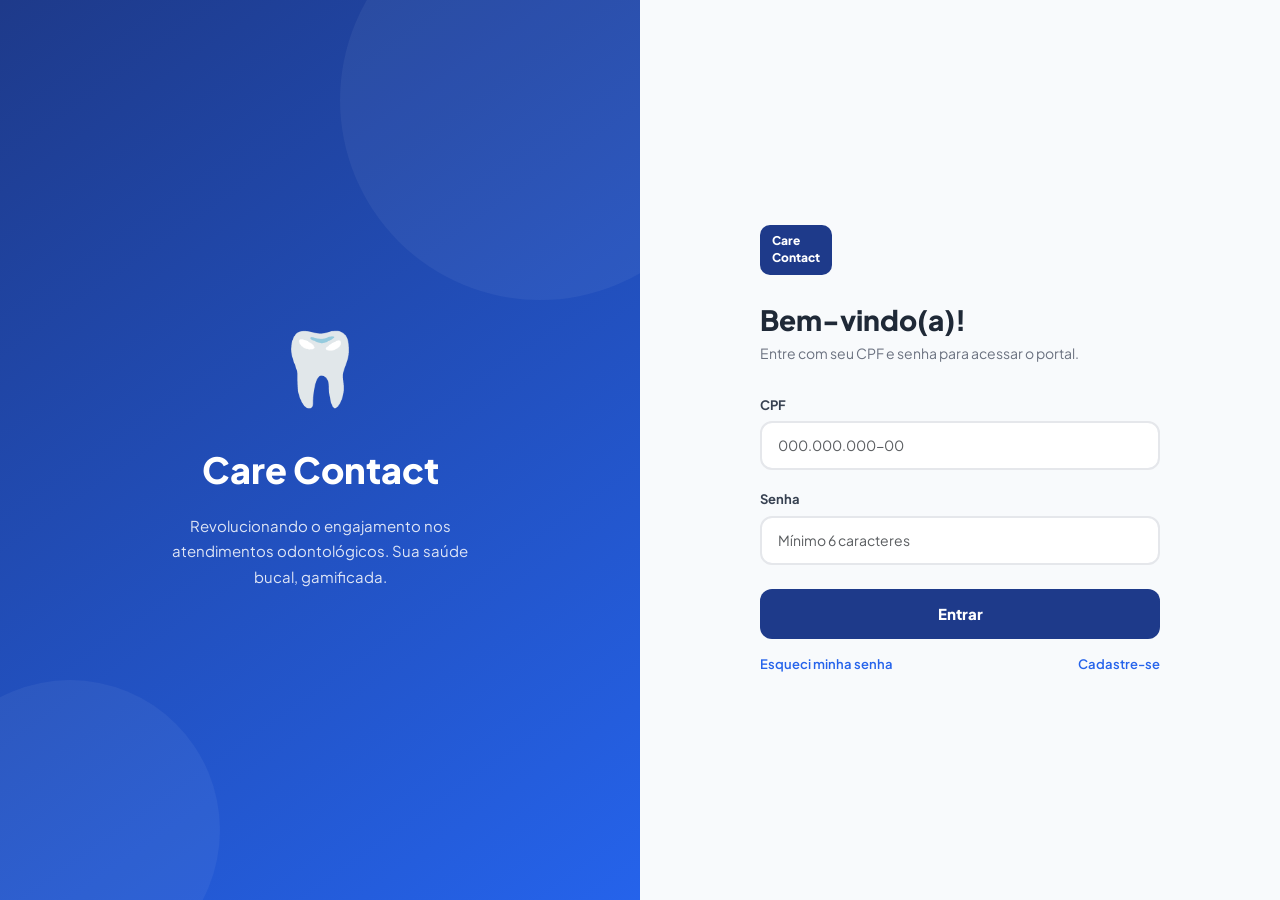
==== index.html @ f4d00da3 "feat: care contact initial commit" ====
<!DOCTYPE html>
<html lang="pt-BR">
<head>
  <meta charset="UTF-8" />
  <meta name="viewport" content="width=device-width, initial-scale=1.0" />
  <title>Care Contact — Login</title>
  <link href="https://cdn.jsdelivr.net/npm/bootstrap@5.3.3/dist/css/bootstrap.min.css" rel="stylesheet" />
  <link href="https://fonts.googleapis.com/css2?family=Plus+Jakarta+Sans:wght@400;500;600;700;800&display=swap" rel="stylesheet" />
  <style>
    :root {
      --cc-primary: #1E3A8A;
      --cc-primary-dark: #152A63;
      --cc-accent: #2563EB;
      --cc-success: #14B8A6;
      --cc-warning: #F59E0B;
      --cc-danger: #EF4444;
      --cc-bg: #F8FAFC;
      --cc-font: 'Plus Jakarta Sans', sans-serif;
    }
    * { font-family: var(--cc-font); }
    body { background: var(--cc-bg); min-height: 100vh; }

    .login-wrap {
      min-height: 100vh;
      display: grid;
      grid-template-columns: 1fr 1fr;
    }

    .login-left {
      background: linear-gradient(145deg, #1E3A8A 0%, #2563EB 100%);
      display: flex;
      flex-direction: column;
      justify-content: center;
      align-items: center;
      padding: 60px 48px;
      color: white;
      position: relative;
      overflow: hidden;
    }
    .login-left::before {
      content: '';
      position: absolute;
      width: 400px; height: 400px;
      background: rgba(255,255,255,0.05);
      border-radius: 50%;
      top: -100px; right: -100px;
    }
    .login-left::after {
      content: '';
      position: absolute;
      width: 300px; height: 300px;
      background: rgba(255,255,255,0.05);
      border-radius: 50%;
      bottom: -80px; left: -80px;
    }
    .login-left-content { position: relative; z-index: 1; text-align: center; }
    .login-tooth { font-size: 72px; margin-bottom: 24px; display: block; }
    .login-brand { font-size: 36px; font-weight: 800; margin-bottom: 16px; }
    .login-tagline { font-size: 15px; opacity: 0.85; line-height: 1.7; max-width: 320px; margin: 0 auto; }

    .login-right {
      display: flex;
      align-items: center;
      justify-content: center;
      padding: 48px 32px;
    }
    .login-box {
      width: 100%;
      max-width: 400px;
    }
    .cc-logo-badge {
      display: inline-block;
      background: var(--cc-primary);
      color: white;
      font-weight: 800;
      font-size: 12px;
      padding: 8px 12px;
      border-radius: 10px;
      line-height: 1.4;
      margin-bottom: 28px;
    }
    .login-box h2 { font-size: 28px; font-weight: 800; color: #1F2937; margin-bottom: 6px; }
    .login-box p { color: #6B7280; font-size: 14px; margin-bottom: 28px; }

    .form-label { font-weight: 700; font-size: 13px; color: #374151; margin-bottom: 6px; }
    .form-control {
      border: 2px solid #E5E7EB;
      border-radius: 12px;
      padding: 12px 16px;
      font-size: 14px;
      transition: border-color 0.2s;
    }
    .form-control:focus {
      border-color: var(--cc-accent);
      box-shadow: 0 0 0 3px rgba(37,99,235,0.1);
    }
    .form-error { font-size: 12px; color: var(--cc-danger); margin-top: 4px; display: none; }
    .form-error.show { display: block; }

    .btn-login {
      width: 100%;
      background: var(--cc-primary);
      color: white;
      border: none;
      border-radius: 12px;
      padding: 14px;
      font-weight: 800;
      font-size: 15px;
      cursor: pointer;
      transition: background 0.2s, transform 0.15s;
      margin-top: 8px;
    }
    .btn-login:hover { background: var(--cc-primary-dark); transform: translateY(-1px); }

    .login-links {
      display: flex;
      justify-content: space-between;
      margin-top: 16px;
    }
    .login-links a { font-size: 13px; color: var(--cc-accent); font-weight: 600; text-decoration: none; }
    .login-links a:hover { text-decoration: underline; }

    @media (max-width: 768px) {
      .login-wrap { grid-template-columns: 1fr; }
      .login-left { display: none; }
    }
  </style>
</head>
<body>
<div class="login-wrap">
  <div class="login-left">
    <div class="login-left-content">
      <span class="login-tooth">🦷</span>
      <div class="login-brand">Care Contact</div>
      <p class="login-tagline">Revolucionando o engajamento nos atendimentos odontológicos. Sua saúde bucal, gamificada.</p>
    </div>
  </div>
  <div class="login-right">
    <div class="login-box">
      <div class="cc-logo-badge">Care<br>Contact</div>
      <h2>Bem-vindo(a)!</h2>
      <p>Entre com seu CPF e senha para acessar o portal.</p>

      <div class="mb-3">
        <label class="form-label" for="cpf">CPF</label>
        <input type="text" id="cpf" class="form-control" placeholder="000.000.000-00" maxlength="14" />
        <div class="form-error" id="cpfError">CPF inválido.</div>
      </div>
      <div class="mb-3">
        <label class="form-label" for="senha">Senha</label>
        <input type="password" id="senha" class="form-control" placeholder="Mínimo 6 caracteres" />
        <div class="form-error" id="senhaError">Senha deve ter no mínimo 6 caracteres.</div>
      </div>
      <button class="btn-login" id="btnLogin">Entrar</button>
      <div class="login-links">
        <a href="#">Esqueci minha senha</a>
        <a href="#">Cadastre-se</a>
      </div>
    </div>
  </div>
</div>

<script src="https://cdn.jsdelivr.net/npm/bootstrap@5.3.3/dist/js/bootstrap.bundle.min.js"></script>
<script>
  // Formatar CPF
  document.getElementById('cpf').addEventListener('input', function () {
    let v = this.value.replace(/\D/g, '').slice(0, 11);
    if (v.length > 9) v = v.replace(/(\d{3})(\d{3})(\d{3})(\d{1,2})/, '$1.$2.$3-$4');
    else if (v.length > 6) v = v.replace(/(\d{3})(\d{3})(\d{1,3})/, '$1.$2.$3');
    else if (v.length > 3) v = v.replace(/(\d{3})(\d{1,3})/, '$1.$2');
    this.value = v;
  });

  document.getElementById('btnLogin').addEventListener('click', function () {
    const cpf = document.getElementById('cpf').value;
    const senha = document.getElementById('senha').value;
    const cpfError = document.getElementById('cpfError');
    const senhaError = document.getElementById('senhaError');
    let valid = true;

    const cpfClean = cpf.replace(/\D/g, '');
    if (cpfClean.length !== 11) {
      cpfError.classList.add('show'); valid = false;
    } else { cpfError.classList.remove('show'); }

    if (senha.length < 6) {
      senhaError.classList.add('show'); valid = false;
    } else { senhaError.classList.remove('show'); }

    if (valid) {
      localStorage.setItem('cc_user', JSON.stringify({ nome: 'Marcos', cpf }));
      window.location.href = 'pages/dashboard.html';
    }
  });

  // Enter key
  document.addEventListener('keydown', e => {
    if (e.key === 'Enter') document.getElementById('btnLogin').click();
  });
</script>
</body>
</html>
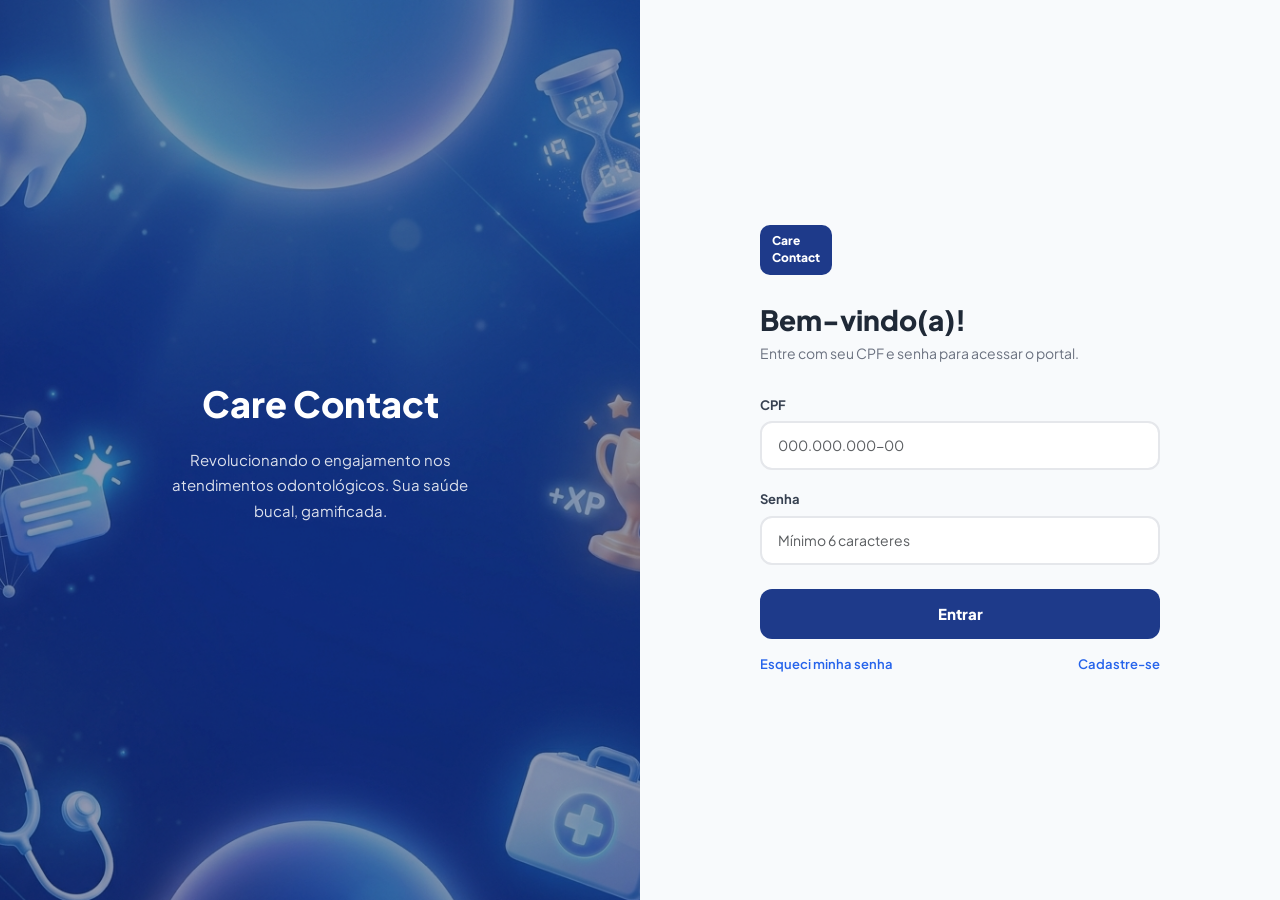
==== commit 23250a67: "Modifações estéticas para o projeto Modificado o Background inicial e algumas estruturas para harmon" ====
--- a/index.html
+++ b/index.html
@@ -27,7 +27,7 @@
     }
 
     .login-left {
-      background: linear-gradient(145deg, #1E3A8A 0%, #2563EB 100%);
+      background: url('assets/bg-login.png') center/cover no-repeat;
       display: flex;
       flex-direction: column;
       justify-content: center;
@@ -40,21 +40,10 @@
     .login-left::before {
       content: '';
       position: absolute;
-      width: 400px; height: 400px;
-      background: rgba(255,255,255,0.05);
-      border-radius: 50%;
-      top: -100px; right: -100px;
-    }
-    .login-left::after {
-      content: '';
-      position: absolute;
-      width: 300px; height: 300px;
-      background: rgba(255,255,255,0.05);
-      border-radius: 50%;
-      bottom: -80px; left: -80px;
+      inset: 0;
+      background: rgba(14, 30, 80, 0.45);
     }
     .login-left-content { position: relative; z-index: 1; text-align: center; }
-    .login-tooth { font-size: 72px; margin-bottom: 24px; display: block; }
     .login-brand { font-size: 36px; font-weight: 800; margin-bottom: 16px; }
     .login-tagline { font-size: 15px; opacity: 0.85; line-height: 1.7; max-width: 320px; margin: 0 auto; }
 
@@ -130,7 +119,6 @@
 <div class="login-wrap">
   <div class="login-left">
     <div class="login-left-content">
-      <span class="login-tooth">🦷</span>
       <div class="login-brand">Care Contact</div>
       <p class="login-tagline">Revolucionando o engajamento nos atendimentos odontológicos. Sua saúde bucal, gamificada.</p>
     </div>
